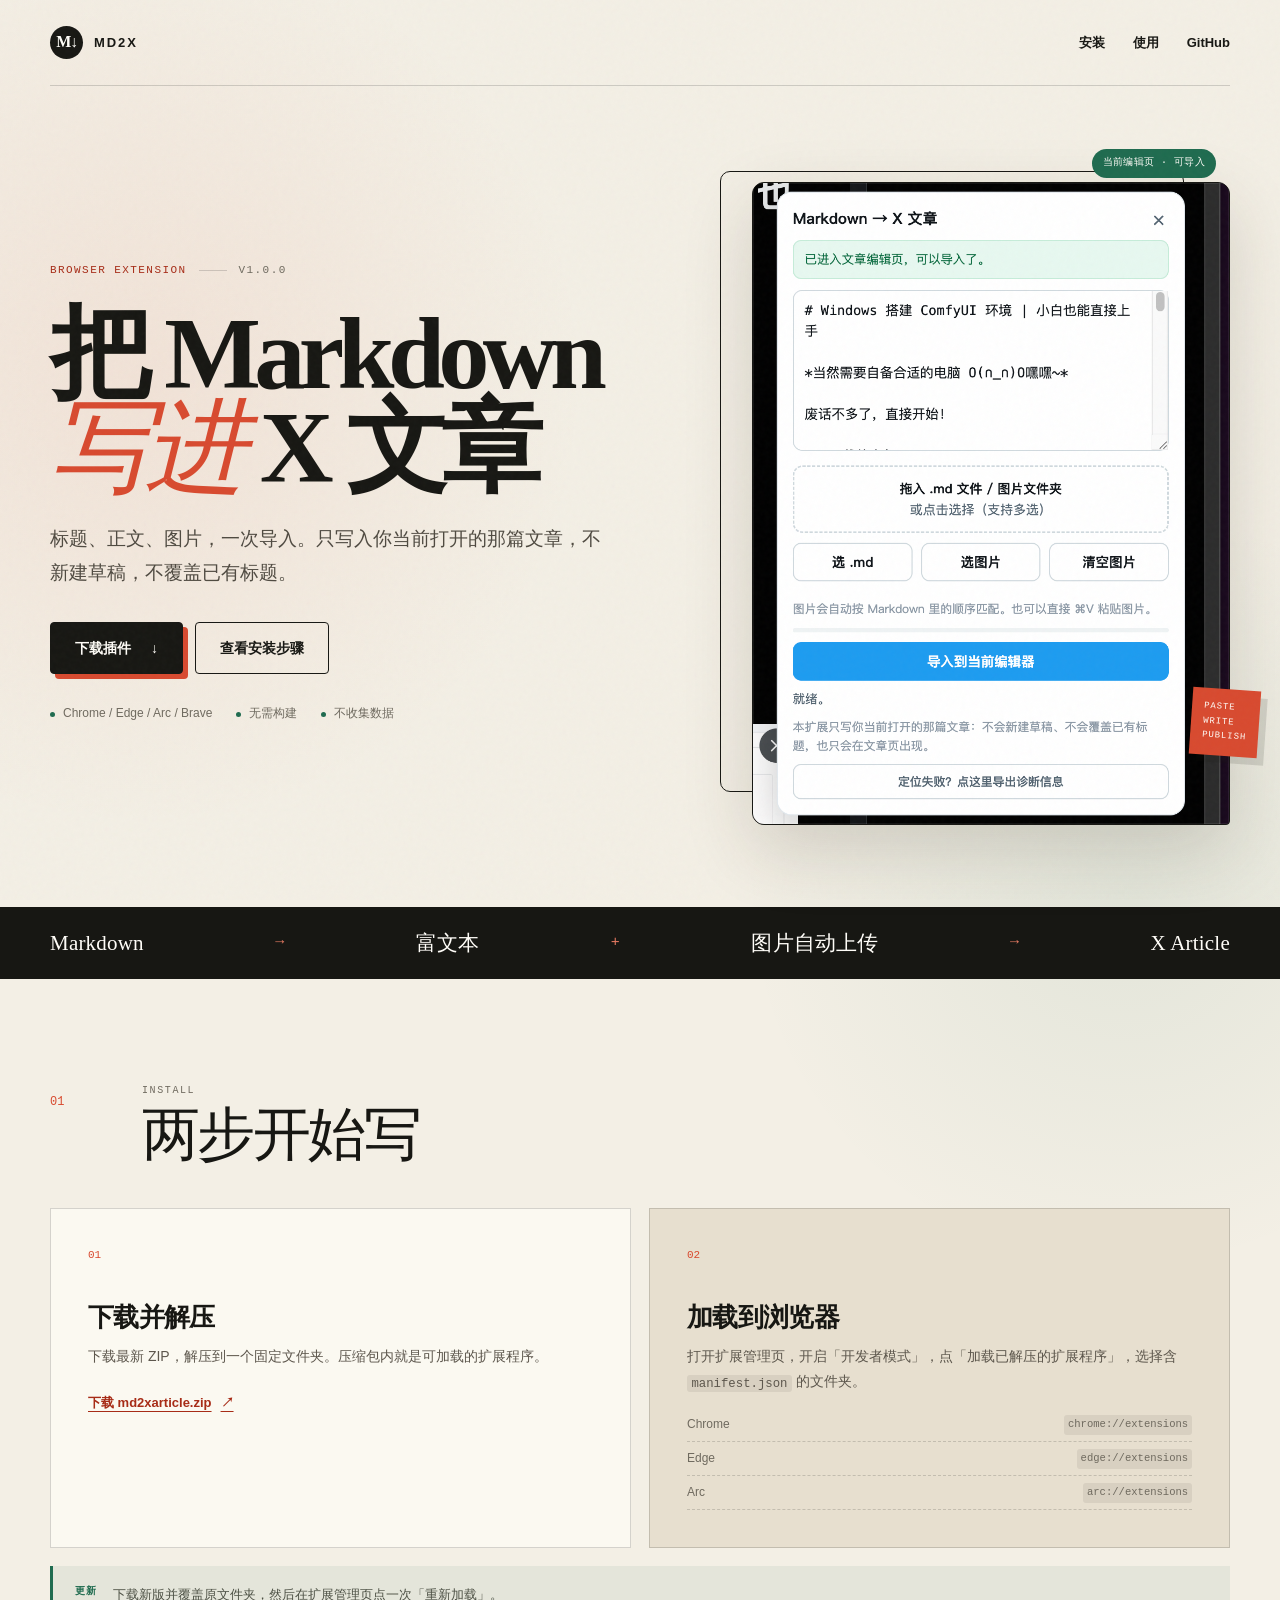
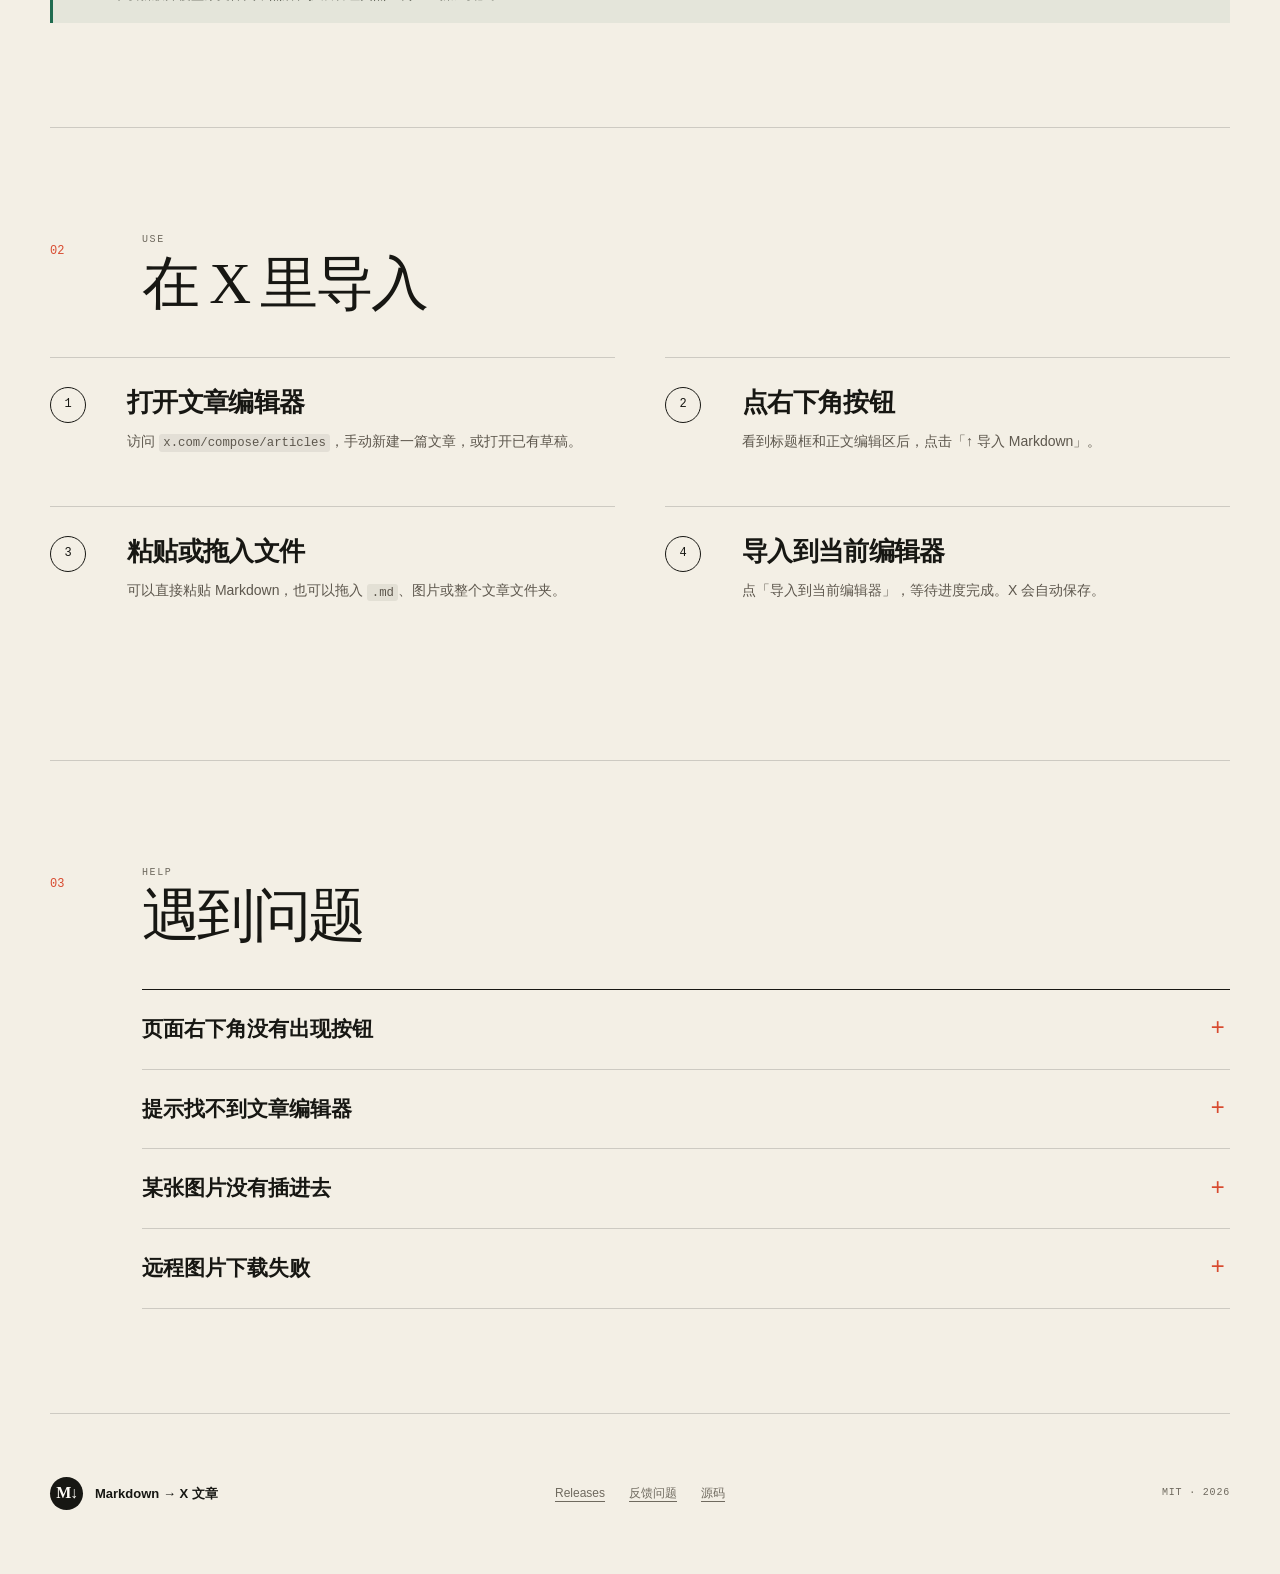
==== docs/index.html @ b0d75a27 "chore: add downloadable builds and landing page" ====
<!doctype html>
<html lang="zh-CN">
  <head>
    <meta charset="UTF-8" />
    <meta name="viewport" content="width=device-width, initial-scale=1.0" />
    <meta
      name="description"
      content="把 Markdown 粘贴进 X 文章编辑器，自动生成富文本并上传图片。"
    />
    <meta name="theme-color" content="#f3efe5" />
    <title>Markdown → X 文章</title>
    <link rel="stylesheet" href="./styles.css" />
  </head>
  <body>
    <div class="grain" aria-hidden="true"></div>

    <header class="site-header shell">
      <a class="brand" href="./" aria-label="Markdown 转 X 文章首页">
        <span class="brand-mark">M↓</span>
        <span>MD2X</span>
      </a>
      <nav class="nav" aria-label="主要导航">
        <a href="#install">安装</a>
        <a href="#use">使用</a>
        <a href="https://github.com/ATQQ/md2xarticle" target="_blank" rel="noreferrer">GitHub</a>
      </nav>
    </header>

    <main>
      <section class="hero shell">
        <div class="hero-copy">
          <div class="eyebrow"><span>Browser extension</span><span>v1.0.0</span></div>
          <h1>把 Markdown<br /><em>写进</em> X 文章</h1>
          <p class="lede">
            标题、正文、图片，一次导入。只写入你当前打开的那篇文章，不新建草稿，不覆盖已有标题。
          </p>
          <div class="actions">
            <a
              class="button button-primary"
              href="https://github.com/ATQQ/md2xarticle/releases/latest/download/md2xarticle.zip"
            >
              下载插件
              <span aria-hidden="true">↓</span>
            </a>
            <a class="button button-ghost" href="#install">查看安装步骤</a>
          </div>
          <ul class="facts" aria-label="插件信息">
            <li>Chrome / Edge / Arc / Brave</li>
            <li>无需构建</li>
            <li>不收集数据</li>
          </ul>
        </div>

        <div class="visual" aria-label="插件界面预览">
          <div class="visual-note">当前编辑页 · 可导入</div>
          <div class="screenshot-frame">
            <img src="./demo.png" alt="Markdown 转 X 文章插件界面，展示 Markdown 粘贴框和导入按钮" />
          </div>
          <div class="stamp" aria-hidden="true">
            <span>PASTE</span>
            <span>WRITE</span>
            <span>PUBLISH</span>
          </div>
        </div>
      </section>

      <section class="strip" aria-label="功能摘要">
        <div class="strip-inner shell">
          <span>Markdown</span>
          <i aria-hidden="true">→</i>
          <span>富文本</span>
          <i aria-hidden="true">+</i>
          <span>图片自动上传</span>
          <i aria-hidden="true">→</i>
          <span>X Article</span>
        </div>
      </section>

      <section class="section shell" id="install">
        <div class="section-heading">
          <span class="section-index">01</span>
          <div>
            <p class="kicker">Install</p>
            <h2>两步开始写</h2>
          </div>
        </div>

        <div class="install-grid">
          <article class="install-card">
            <span class="card-number">01</span>
            <h3>下载并解压</h3>
            <p>下载最新 ZIP，解压到一个固定文件夹。压缩包内就是可加载的扩展程序。</p>
            <a
              class="text-link"
              href="https://github.com/ATQQ/md2xarticle/releases/latest/download/md2xarticle.zip"
            >
              下载 md2xarticle.zip
              <span aria-hidden="true">↗</span>
            </a>
          </article>

          <article class="install-card">
            <span class="card-number">02</span>
            <h3>加载到浏览器</h3>
            <p>打开扩展管理页，开启「开发者模式」，点「加载已解压的扩展程序」，选择含 <code>manifest.json</code> 的文件夹。</p>
            <div class="browser-paths">
              <span>Chrome <code>chrome://extensions</code></span>
              <span>Edge <code>edge://extensions</code></span>
              <span>Arc <code>arc://extensions</code></span>
            </div>
          </article>
        </div>

        <aside class="tip">
          <span class="tip-label">更新</span>
          <p>下载新版并覆盖原文件夹，然后在扩展管理页点一次「重新加载」。</p>
        </aside>
      </section>

      <section class="section shell" id="use">
        <div class="section-heading">
          <span class="section-index">02</span>
          <div>
            <p class="kicker">Use</p>
            <h2>在 X 里导入</h2>
          </div>
        </div>

        <ol class="steps">
          <li>
            <span class="step-number">1</span>
            <div>
              <h3>打开文章编辑器</h3>
              <p>访问 <code>x.com/compose/articles</code>，手动新建一篇文章，或打开已有草稿。</p>
            </div>
          </li>
          <li>
            <span class="step-number">2</span>
            <div>
              <h3>点右下角按钮</h3>
              <p>看到标题框和正文编辑区后，点击「↑ 导入 Markdown」。</p>
            </div>
          </li>
          <li>
            <span class="step-number">3</span>
            <div>
              <h3>粘贴或拖入文件</h3>
              <p>可以直接粘贴 Markdown，也可以拖入 <code>.md</code>、图片或整个文章文件夹。</p>
            </div>
          </li>
          <li>
            <span class="step-number">4</span>
            <div>
              <h3>导入到当前编辑器</h3>
              <p>点「导入到当前编辑器」，等待进度完成。X 会自动保存。</p>
            </div>
          </li>
        </ol>
      </section>

      <section class="section shell faq" id="faq">
        <div class="section-heading">
          <span class="section-index">03</span>
          <div>
            <p class="kicker">Help</p>
            <h2>遇到问题</h2>
          </div>
        </div>

        <div class="faq-list">
          <details>
            <summary>页面右下角没有出现按钮</summary>
            <p>按钮只会出现在 X 的文章页面。先访问 <code>x.com/compose/articles</code>，进入文章列表或编辑页。</p>
          </details>
          <details>
            <summary>提示找不到文章编辑器</summary>
            <p>先在 X 里手动新建一篇文章，看到标题框和正文输入区后，再点插件按钮。</p>
          </details>
          <details>
            <summary>某张图片没有插进去</summary>
            <p>检查图片是否过大或格式异常。插件会重试，重新导入一次通常可以解决。</p>
          </details>
          <details>
            <summary>远程图片下载失败</summary>
            <p>部分图床有防盗链限制。把图片下载到本地，再和 Markdown 一起拖进面板即可。</p>
          </details>
        </div>
      </section>
    </main>

    <footer class="site-footer shell">
      <div>
        <span class="brand-mark">M↓</span>
        <p>Markdown → X 文章</p>
      </div>
      <div class="footer-links">
        <a href="https://github.com/ATQQ/md2xarticle/releases" target="_blank" rel="noreferrer">Releases</a>
        <a href="https://github.com/ATQQ/md2xarticle/issues" target="_blank" rel="noreferrer">反馈问题</a>
        <a href="https://github.com/ATQQ/md2xarticle" target="_blank" rel="noreferrer">源码</a>
      </div>
      <p class="copyright">MIT · 2026</p>
    </footer>
  </body>
</html>
---- docs/styles.css ----
:root {
  --paper: #f3efe5;
  --paper-deep: #e7dfcf;
  --ink: #171713;
  --muted: #6f6a5f;
  --line: rgba(23, 23, 19, 0.17);
  --accent: #d84a2f;
  --accent-dark: #a72c17;
  --green: #1f6b4f;
  --white: #fffdf8;
  --display: "Iowan Old Style", "Baskerville", "Songti SC", "STSong", serif;
  --sans: "Avenir Next", "PingFang SC", "Hiragino Sans GB", "Microsoft YaHei", sans-serif;
  --mono: "SFMono-Regular", "Cascadia Code", "Noto Sans Mono CJK SC", monospace;
  --shadow: 0 24px 70px rgba(51, 40, 22, 0.16);
}

* {
  box-sizing: border-box;
}

html {
  scroll-behavior: smooth;
}

body {
  margin: 0;
  color: var(--ink);
  background:
    radial-gradient(circle at 11% 12%, rgba(216, 74, 47, 0.08), transparent 28rem),
    radial-gradient(circle at 88% 28%, rgba(31, 107, 79, 0.08), transparent 24rem),
    var(--paper);
  font-family: var(--sans);
  line-height: 1.65;
  -webkit-font-smoothing: antialiased;
}

a {
  color: inherit;
}

code {
  font-family: var(--mono);
  font-size: 0.88em;
  background: rgba(23, 23, 19, 0.07);
  padding: 0.13em 0.36em;
  border-radius: 3px;
}

.grain {
  position: fixed;
  inset: 0;
  z-index: 20;
  pointer-events: none;
  opacity: 0.22;
  background-image: url("data:image/svg+xml,%3Csvg viewBox='0 0 220 220' xmlns='http://www.w3.org/2000/svg'%3E%3Cfilter id='n'%3E%3CfeTurbulence type='fractalNoise' baseFrequency='.85' numOctaves='4' stitchTiles='stitch'/%3E%3C/filter%3E%3Crect width='100%25' height='100%25' filter='url(%23n)' opacity='.13'/%3E%3C/svg%3E");
}

.shell {
  width: min(1180px, calc(100% - 48px));
  margin-inline: auto;
}

.site-header {
  min-height: 86px;
  display: flex;
  align-items: center;
  justify-content: space-between;
  border-bottom: 1px solid var(--line);
}

.brand {
  display: inline-flex;
  align-items: center;
  gap: 11px;
  text-decoration: none;
  font-size: 13px;
  font-weight: 700;
  letter-spacing: 0.15em;
}

.brand-mark {
  width: 33px;
  height: 33px;
  display: inline-grid;
  place-items: center;
  color: var(--white);
  background: var(--ink);
  border-radius: 50%;
  font-family: var(--display);
  font-size: 16px;
  font-weight: 700;
  letter-spacing: -0.08em;
}

.nav {
  display: flex;
  gap: 28px;
  font-size: 13px;
  font-weight: 600;
}

.nav a {
  text-decoration: none;
  position: relative;
}

.nav a::after {
  content: "";
  position: absolute;
  left: 0;
  right: 100%;
  bottom: -5px;
  height: 1px;
  background: var(--accent);
  transition: right 180ms ease;
}

.nav a:hover::after {
  right: 0;
}

.hero {
  min-height: calc(100vh - 86px);
  display: grid;
  grid-template-columns: 1.05fr 0.95fr;
  gap: clamp(42px, 7vw, 100px);
  align-items: center;
  padding-block: 74px 82px;
}

.hero-copy {
  animation: rise 700ms cubic-bezier(0.2, 0.75, 0.3, 1) both;
}

.eyebrow {
  display: flex;
  align-items: center;
  gap: 12px;
  margin-bottom: 27px;
  color: var(--muted);
  font-family: var(--mono);
  font-size: 11px;
  letter-spacing: 0.13em;
  text-transform: uppercase;
}

.eyebrow span:first-child {
  color: var(--accent-dark);
}

.eyebrow span + span::before {
  content: "";
  display: inline-block;
  width: 28px;
  height: 1px;
  margin-right: 12px;
  vertical-align: middle;
  background: var(--line);
}

h1,
h2,
h3,
p {
  margin-top: 0;
}

h1 {
  margin-bottom: 27px;
  font-family: var(--display);
  font-size: clamp(62px, 8vw, 108px);
  font-weight: 600;
  line-height: 0.92;
  letter-spacing: -0.065em;
}

h1 em {
  color: var(--accent);
  font-weight: 400;
}

.lede {
  max-width: 560px;
  margin-bottom: 32px;
  color: #4f4a41;
  font-size: clamp(16px, 1.8vw, 19px);
  line-height: 1.8;
}

.actions {
  display: flex;
  flex-wrap: wrap;
  gap: 12px;
}

.button {
  min-height: 52px;
  display: inline-flex;
  align-items: center;
  justify-content: center;
  gap: 20px;
  padding: 0 24px;
  border: 1px solid var(--ink);
  border-radius: 4px;
  text-decoration: none;
  font-size: 14px;
  font-weight: 700;
  transition:
    transform 180ms ease,
    box-shadow 180ms ease,
    background 180ms ease;
}

.button:hover {
  transform: translateY(-2px);
}

.button-primary {
  color: var(--white);
  background: var(--ink);
  box-shadow: 5px 5px 0 var(--accent);
}

.button-primary:hover {
  box-shadow: 7px 7px 0 var(--accent);
}

.button-ghost {
  background: transparent;
}

.button-ghost:hover {
  background: var(--white);
}

.facts {
  display: flex;
  flex-wrap: wrap;
  gap: 10px 24px;
  margin: 30px 0 0;
  padding: 0;
  list-style: none;
  color: var(--muted);
  font-size: 12px;
}

.facts li {
  display: flex;
  align-items: center;
  gap: 8px;
}

.facts li::before {
  content: "";
  width: 5px;
  height: 5px;
  border-radius: 50%;
  background: var(--green);
}

.visual {
  position: relative;
  justify-self: end;
  width: min(100%, 500px);
  padding: 22px 0 0 22px;
  animation: rise 800ms 120ms cubic-bezier(0.2, 0.75, 0.3, 1) both;
}

.screenshot-frame {
  position: relative;
  z-index: 2;
  overflow: hidden;
  border: 1px solid var(--ink);
  border-radius: 12px 12px 4px 12px;
  background: #111;
  box-shadow: var(--shadow);
}

.screenshot-frame::before {
  content: "";
  position: absolute;
  inset: 0;
  z-index: 1;
  pointer-events: none;
  box-shadow: inset 0 0 0 1px rgba(255, 255, 255, 0.08);
}

.screenshot-frame img {
  display: block;
  width: 100%;
  height: auto;
}

.visual::before {
  content: "";
  position: absolute;
  inset: 0 36px 44px 0;
  border: 1px solid var(--ink);
  border-radius: 10px;
  transform: translate(-10px, 11px);
}

.visual-note {
  position: absolute;
  top: -11px;
  right: 14px;
  z-index: 4;
  padding: 6px 11px;
  color: var(--white);
  background: var(--green);
  border-radius: 999px;
  font-family: var(--mono);
  font-size: 10px;
  letter-spacing: 0.04em;
}

.stamp {
  position: absolute;
  right: -29px;
  bottom: 70px;
  z-index: 3;
  display: grid;
  gap: 1px;
  padding: 12px;
  color: var(--white);
  background: var(--accent);
  font-family: var(--mono);
  font-size: 9px;
  line-height: 1.5;
  letter-spacing: 0.1em;
  transform: rotate(4deg);
  box-shadow: 7px 7px 0 rgba(23, 23, 19, 0.13);
}

.strip {
  color: var(--white);
  background: var(--ink);
  overflow: hidden;
}

.strip-inner {
  min-height: 72px;
  display: flex;
  align-items: center;
  justify-content: space-between;
  gap: 18px;
  font-family: var(--display);
  font-size: clamp(15px, 1.8vw, 21px);
  letter-spacing: 0.01em;
}

.strip i {
  color: #e67a62;
  font-family: var(--mono);
  font-size: 15px;
  font-style: normal;
}

.section {
  padding-block: 104px;
  border-bottom: 1px solid var(--line);
}

.section-heading {
  display: grid;
  grid-template-columns: 72px 1fr;
  gap: 20px;
  align-items: start;
  margin-bottom: 42px;
}

.section-index {
  padding-top: 10px;
  color: var(--accent);
  font-family: var(--mono);
  font-size: 12px;
}

.kicker {
  margin-bottom: 5px;
  color: var(--muted);
  font-family: var(--mono);
  font-size: 10px;
  letter-spacing: 0.16em;
  text-transform: uppercase;
}

h2 {
  margin-bottom: 0;
  font-family: var(--display);
  font-size: clamp(38px, 5vw, 58px);
  font-weight: 500;
  line-height: 1.05;
  letter-spacing: -0.045em;
}

.install-grid {
  display: grid;
  grid-template-columns: 1fr 1fr;
  gap: 18px;
}

.install-card {
  position: relative;
  min-height: 295px;
  padding: 37px;
  background: rgba(255, 253, 248, 0.65);
  border: 1px solid var(--line);
}

.install-card:nth-child(2) {
  background: var(--paper-deep);
}

.card-number {
  display: block;
  margin-bottom: 38px;
  color: var(--accent);
  font-family: var(--mono);
  font-size: 11px;
}

.install-card h3,
.steps h3 {
  margin-bottom: 11px;
  font-family: var(--display);
  font-size: 26px;
  font-weight: 600;
  line-height: 1.2;
  letter-spacing: -0.025em;
}

.install-card p,
.steps p {
  margin-bottom: 20px;
  color: #5d574d;
  font-size: 14px;
  line-height: 1.8;
}

.text-link {
  display: inline-flex;
  gap: 9px;
  align-items: center;
  color: var(--accent-dark);
  font-size: 13px;
  font-weight: 700;
  text-underline-offset: 4px;
}

.browser-paths {
  display: grid;
  gap: 7px;
  color: var(--muted);
  font-size: 12px;
}

.browser-paths span {
  display: flex;
  justify-content: space-between;
  gap: 14px;
  padding-bottom: 6px;
  border-bottom: 1px dashed var(--line);
}

.tip {
  display: flex;
  gap: 16px;
  align-items: flex-start;
  margin-top: 18px;
  padding: 18px 22px;
  border-left: 3px solid var(--green);
  background: rgba(31, 107, 79, 0.07);
}

.tip p {
  margin: 0;
  color: #4d5145;
  font-size: 13px;
}

.tip-label {
  flex: 0 0 auto;
  color: var(--green);
  font-family: var(--mono);
  font-size: 10px;
  font-weight: 700;
  letter-spacing: 0.12em;
}

.steps {
  display: grid;
  grid-template-columns: 1fr 1fr;
  gap: 0 50px;
  margin: 0;
  padding: 0;
  list-style: none;
}

.steps li {
  display: grid;
  grid-template-columns: 56px 1fr;
  gap: 21px;
  padding: 29px 0 32px;
  border-top: 1px solid var(--line);
}

.step-number {
  width: 36px;
  height: 36px;
  display: grid;
  place-items: center;
  border: 1px solid var(--ink);
  border-radius: 50%;
  font-family: var(--mono);
  font-size: 12px;
}

.faq-list {
  margin-left: 92px;
  border-top: 1px solid var(--ink);
}

details {
  border-bottom: 1px solid var(--line);
}

summary {
  position: relative;
  padding: 22px 48px 22px 0;
  cursor: pointer;
  list-style: none;
  font-family: var(--display);
  font-size: 21px;
  font-weight: 600;
}

summary::-webkit-details-marker {
  display: none;
}

summary::after {
  content: "+";
  position: absolute;
  right: 5px;
  top: 50%;
  transform: translateY(-50%);
  color: var(--accent);
  font-family: var(--mono);
  font-size: 24px;
  font-weight: 400;
}

details[open] summary::after {
  content: "−";
}

details p {
  max-width: 760px;
  margin: 0 0 23px;
  color: #5d574d;
  font-size: 14px;
}

.site-footer {
  min-height: 160px;
  display: grid;
  grid-template-columns: 1fr auto 1fr;
  gap: 24px;
  align-items: center;
}

.site-footer > div:first-child {
  display: flex;
  align-items: center;
  gap: 12px;
}

.site-footer p {
  margin: 0;
  font-size: 13px;
  font-weight: 700;
}

.footer-links {
  display: flex;
  gap: 24px;
  color: var(--muted);
  font-size: 12px;
}

.footer-links a {
  text-underline-offset: 4px;
}

.copyright {
  justify-self: end;
  color: var(--muted);
  font-family: var(--mono);
  font-size: 10px !important;
  font-weight: 400 !important;
  letter-spacing: 0.08em;
}

@keyframes rise {
  from {
    opacity: 0;
    transform: translateY(18px);
  }
  to {
    opacity: 1;
    transform: translateY(0);
  }
}

@media (max-width: 900px) {
  .hero {
    min-height: auto;
    grid-template-columns: 1fr;
    padding-block: 62px 72px;
  }

  .hero-copy {
    max-width: 680px;
  }

  .visual {
    justify-self: center;
    width: min(88%, 480px);
    margin-top: 10px;
  }

  .visual::before {
    inset: 0 20px 32px 0;
  }

  .stamp {
    right: -18px;
  }

  .install-grid,
  .steps {
    grid-template-columns: 1fr;
  }

  .faq-list {
    margin-left: 0;
  }
}

@media (max-width: 620px) {
  .shell {
    width: min(100% - 30px, 1180px);
  }

  .site-header {
    min-height: 72px;
  }

  .nav {
    gap: 16px;
  }

  .nav a:first-child {
    display: none;
  }

  .hero {
    padding-block: 48px 58px;
  }

  h1 {
    font-size: clamp(53px, 18vw, 76px);
  }

  .lede {
    font-size: 15px;
  }

  .button {
    width: 100%;
  }

  .facts {
    gap: 7px 16px;
  }

  .visual {
    width: calc(100% - 12px);
    padding-left: 12px;
  }

  .visual-note {
    right: 6px;
  }

  .stamp {
    display: none;
  }

  .strip-inner {
    min-height: 62px;
    justify-content: flex-start;
    overflow-x: auto;
    white-space: nowrap;
    font-size: 14px;
  }

  .section {
    padding-block: 72px;
  }

  .section-heading {
    grid-template-columns: 40px 1fr;
    margin-bottom: 30px;
  }

  .install-card {
    min-height: 0;
    padding: 27px 24px;
  }

  .card-number {
    margin-bottom: 28px;
  }

  .steps li {
    grid-template-columns: 44px 1fr;
    gap: 13px;
  }

  summary {
    font-size: 18px;
  }

  .site-footer {
    grid-template-columns: 1fr;
    gap: 18px;
    padding-block: 36px;
  }

  .footer-links {
    flex-wrap: wrap;
  }

  .copyright {
    justify-self: start;
  }
}

@media (prefers-reduced-motion: reduce) {
  html {
    scroll-behavior: auto;
  }

  *,
  *::before,
  *::after {
    animation-duration: 0.01ms !important;
    animation-iteration-count: 1 !important;
    transition-duration: 0.01ms !important;
  }
}
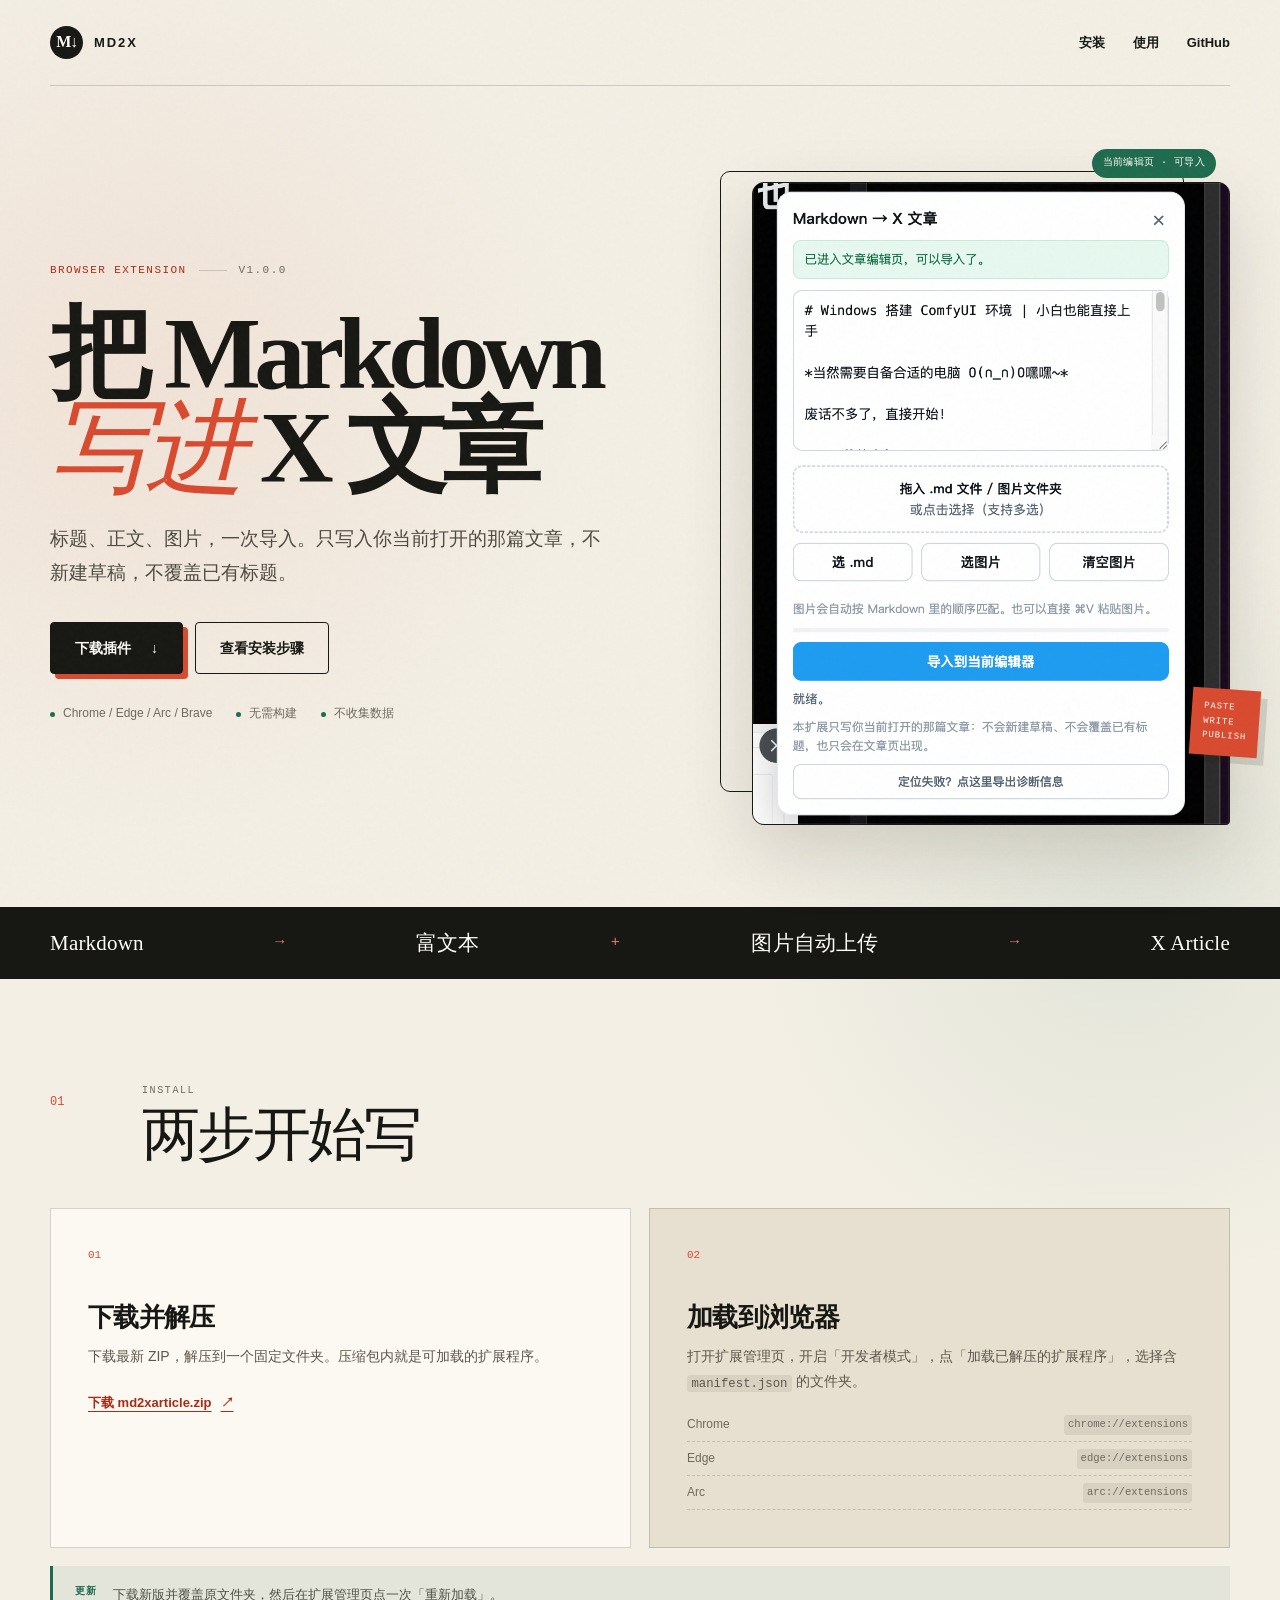
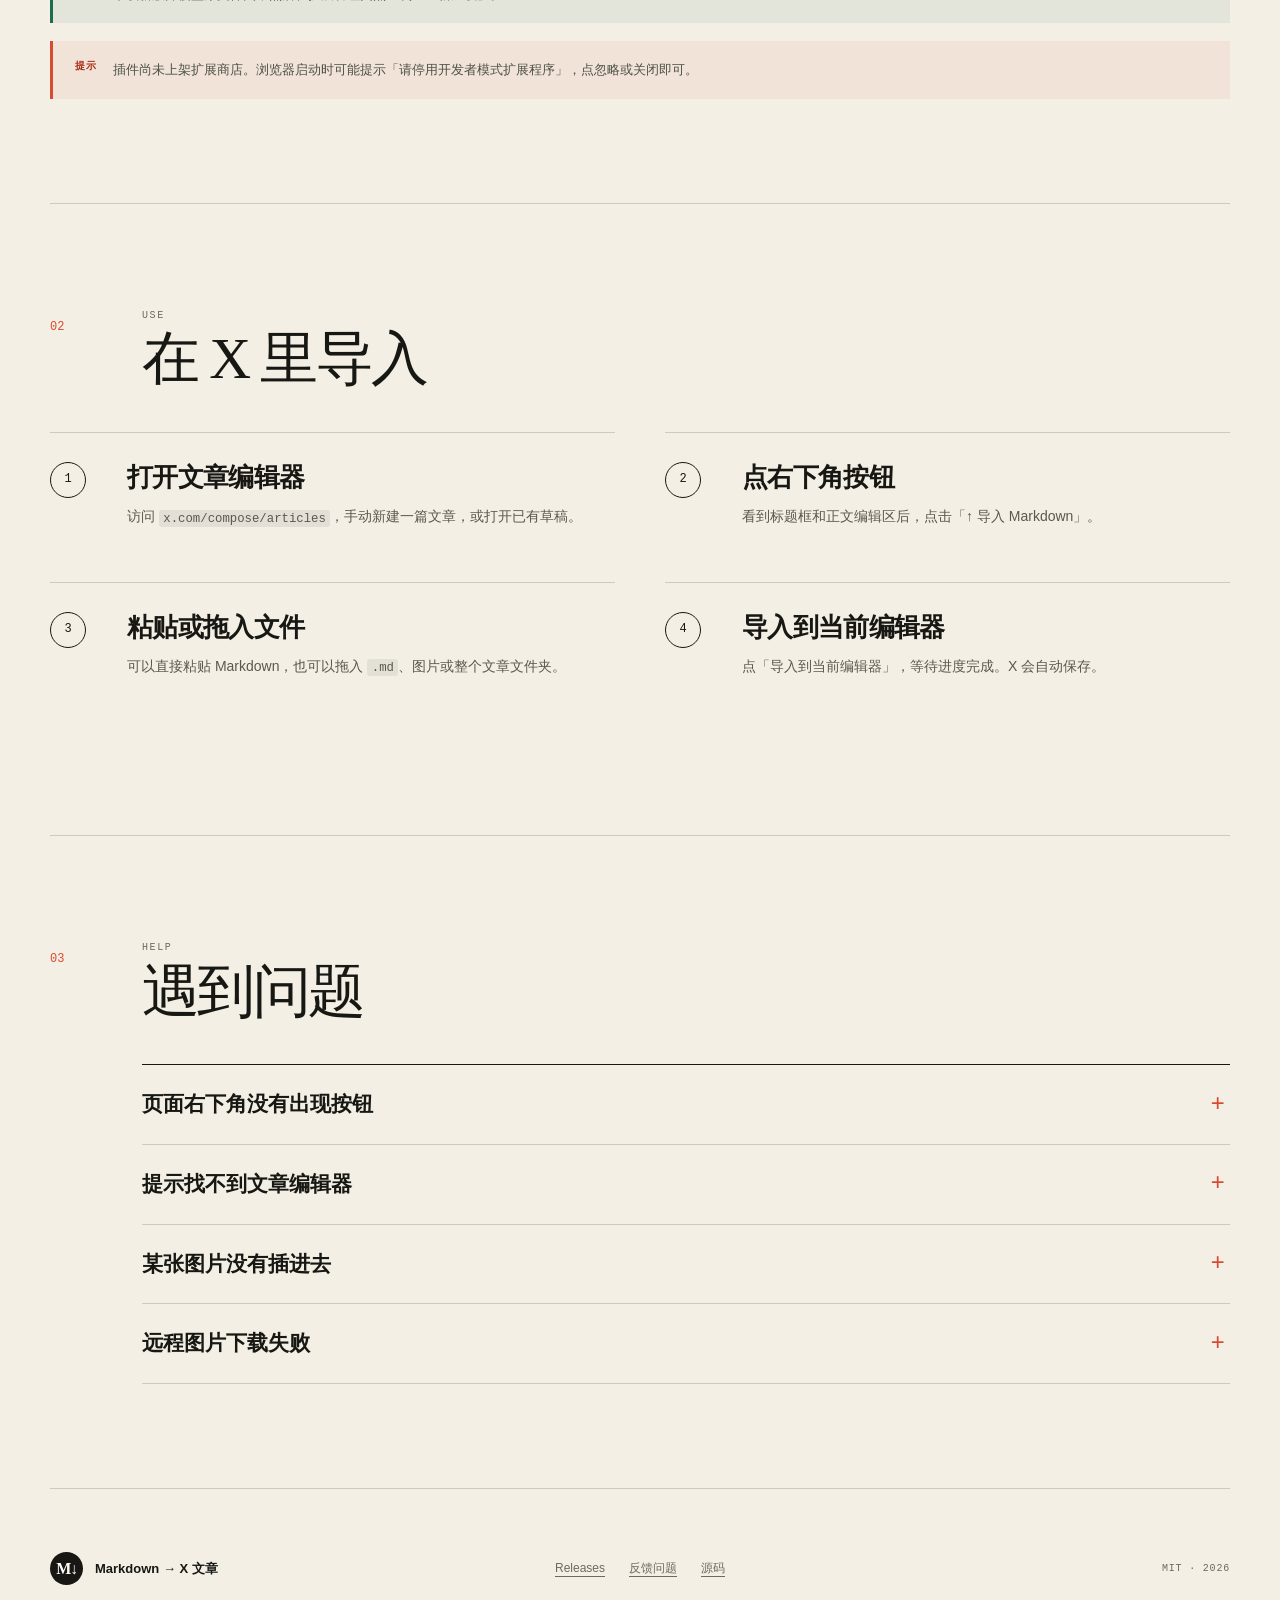
==== commit 96509302: "docs: note developer mode warning" ====
--- a/docs/index.html
+++ b/docs/index.html
@@ -115,6 +115,10 @@
           <span class="tip-label">更新</span>
           <p>下载新版并覆盖原文件夹，然后在扩展管理页点一次「重新加载」。</p>
         </aside>
+        <aside class="tip tip-warning">
+          <span class="tip-label">提示</span>
+          <p>插件尚未上架扩展商店。浏览器启动时可能提示「请停用开发者模式扩展程序」，点忽略或关闭即可。</p>
+        </aside>
       </section>
 
       <section class="section shell" id="use">
--- a/docs/styles.css
+++ b/docs/styles.css
@@ -488,6 +488,15 @@
   letter-spacing: 0.12em;
 }
 
+.tip-warning {
+  border-left-color: var(--accent);
+  background: rgba(216, 74, 47, 0.07);
+}
+
+.tip-warning .tip-label {
+  color: var(--accent-dark);
+}
+
 .steps {
   display: grid;
   grid-template-columns: 1fr 1fr;
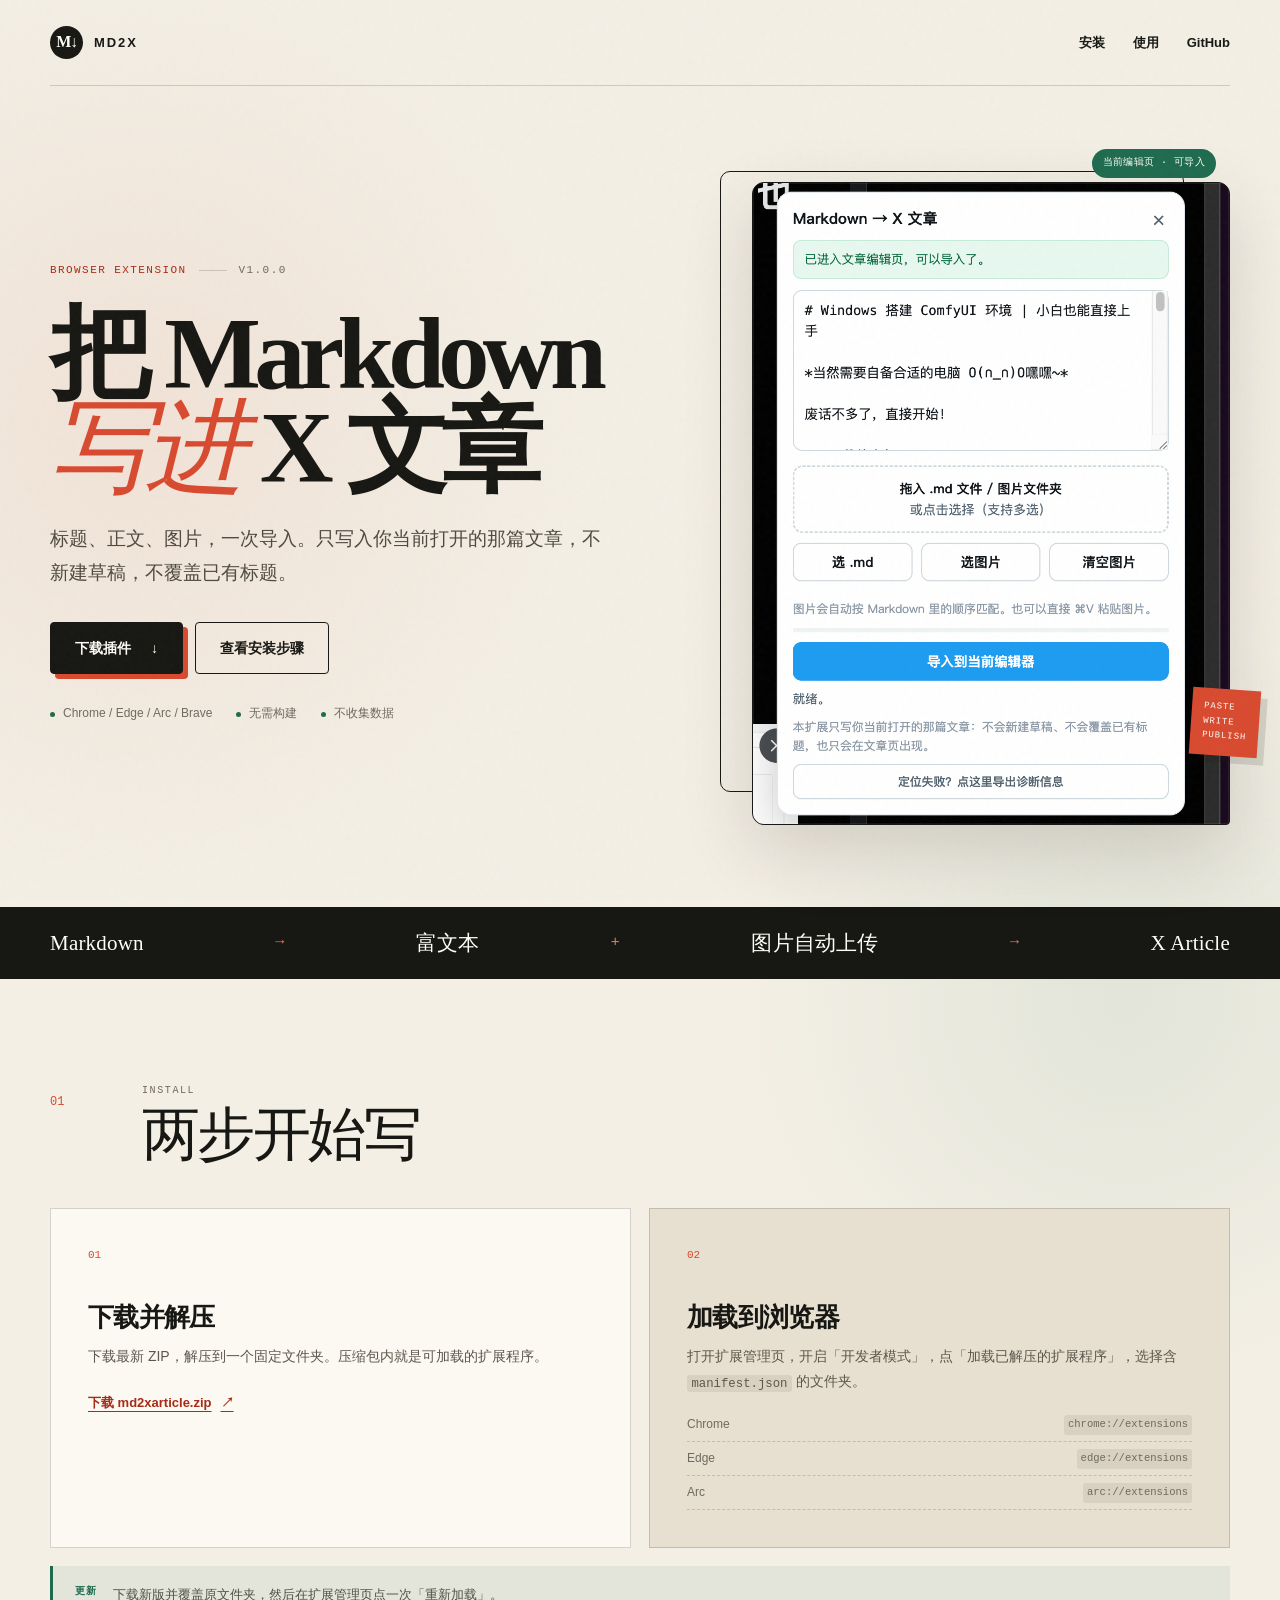
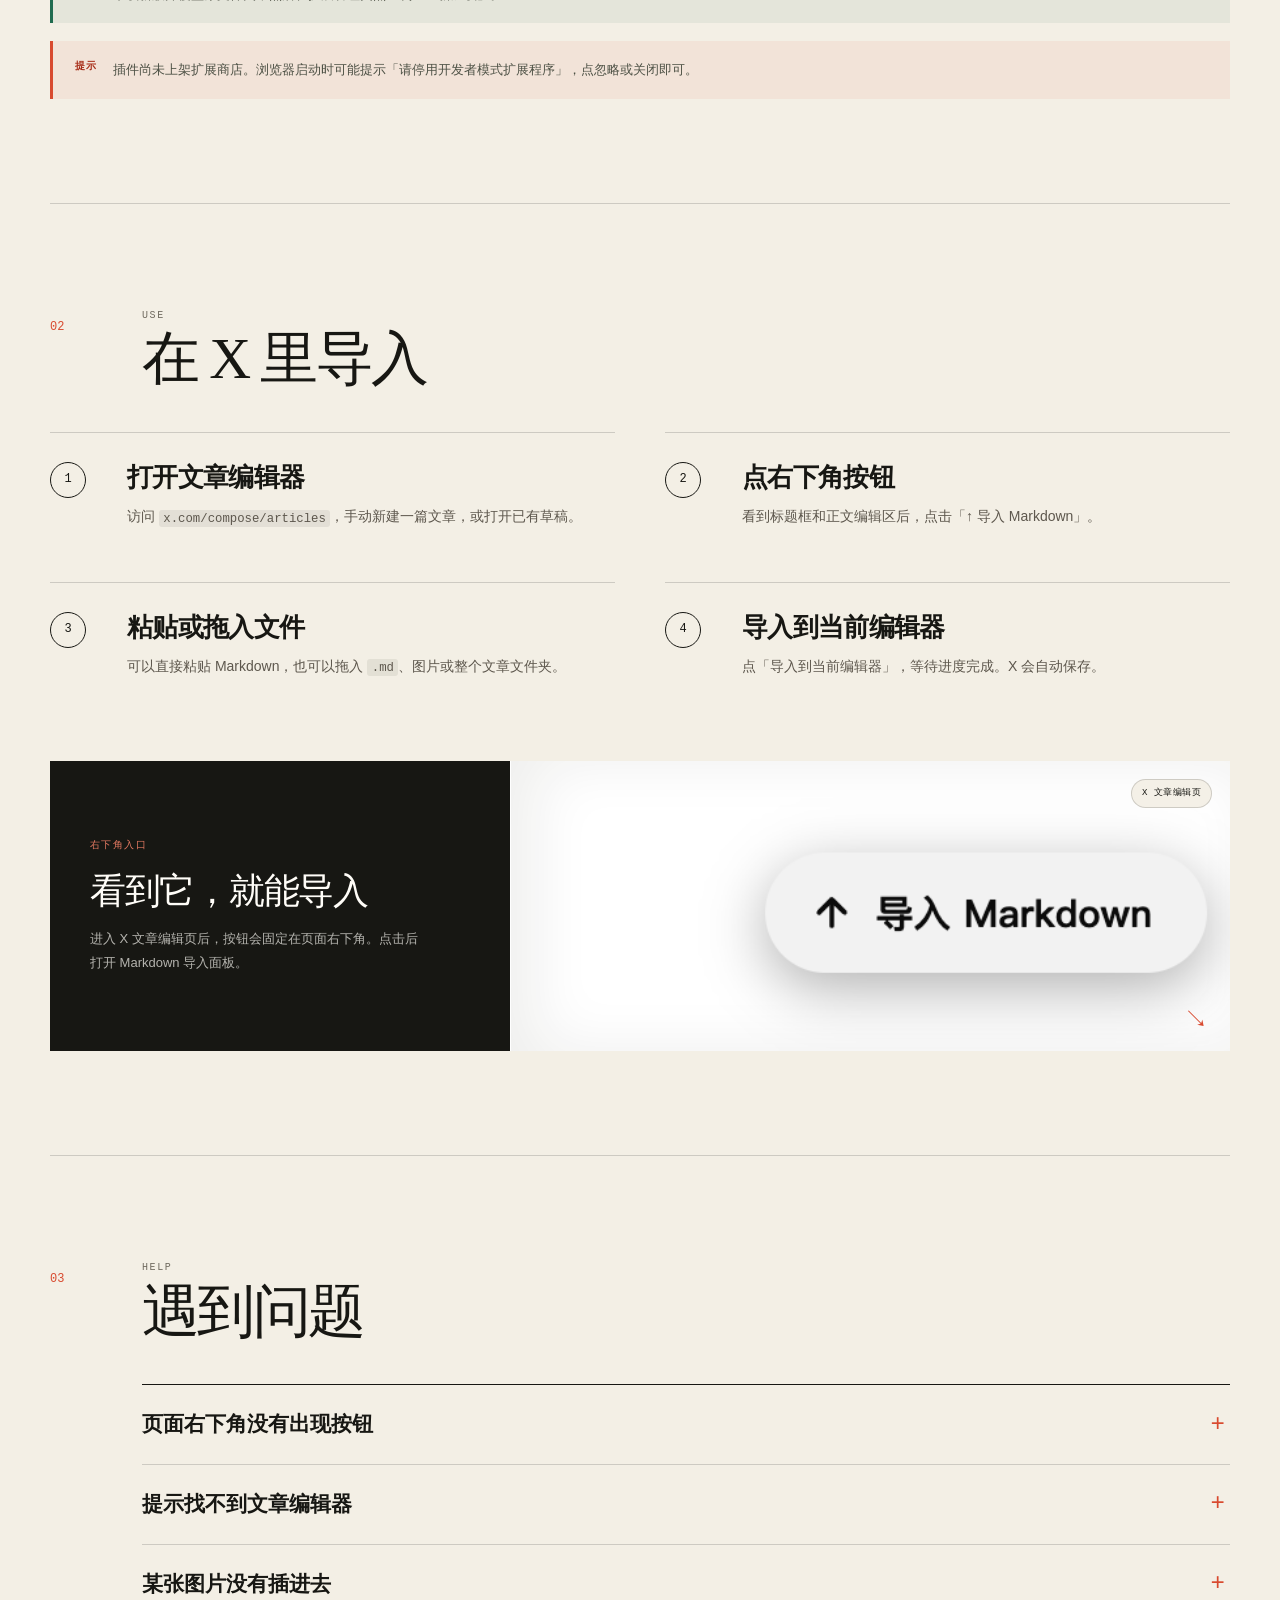
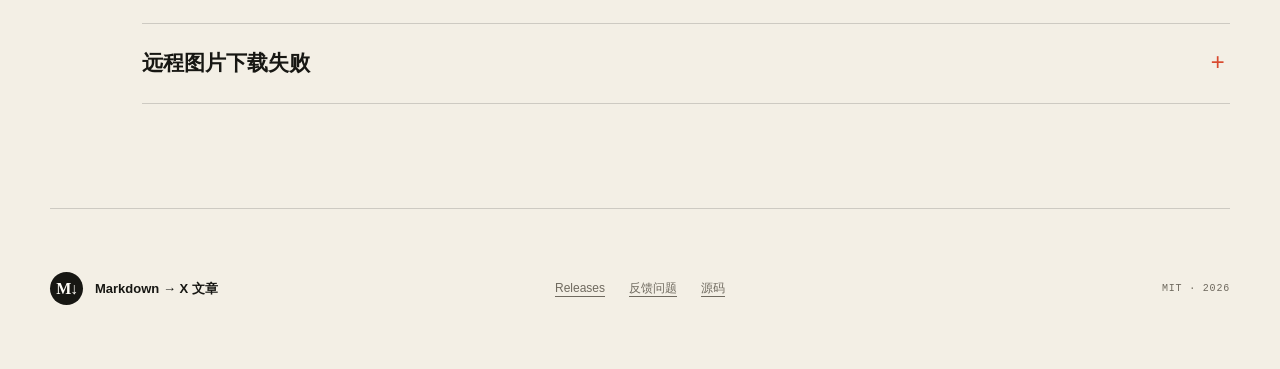
==== commit 1a9c7e11: "docs: add entry button preview" ====
--- a/docs/index.html
+++ b/docs/index.html
@@ -160,6 +160,23 @@
             </div>
           </li>
         </ol>
+
+        <aside class="entry-callout" id="entry">
+          <div class="entry-callout-copy">
+            <span class="entry-label">右下角入口</span>
+            <h3>看到它，就能导入</h3>
+            <p>进入 X 文章编辑页后，按钮会固定在页面右下角。点击后打开 Markdown 导入面板。</p>
+          </div>
+          <div
+            class="entry-demo"
+            role="img"
+            aria-label="插件在 X 文章编辑页右下角显示的导入 Markdown 按钮"
+          >
+            <span class="entry-demo-label">X 文章编辑页</span>
+            <img src="./entry-button.png" alt="" />
+            <span class="entry-demo-corner" aria-hidden="true">↘</span>
+          </div>
+        </aside>
       </section>
 
       <section class="section shell faq" id="faq">
--- a/docs/styles.css
+++ b/docs/styles.css
@@ -525,6 +525,100 @@
   font-size: 12px;
 }
 
+.entry-callout {
+  display: grid;
+  grid-template-columns: minmax(280px, 0.78fr) 1.22fr;
+  min-height: 290px;
+  margin-top: 30px;
+  overflow: hidden;
+  color: var(--white);
+  background: var(--ink);
+}
+
+.entry-callout-copy {
+  display: flex;
+  flex-direction: column;
+  justify-content: center;
+  padding: 40px;
+}
+
+.entry-label {
+  margin-bottom: 17px;
+  color: #e67a62;
+  font-family: var(--mono);
+  font-size: 10px;
+  letter-spacing: 0.14em;
+}
+
+.entry-callout h3 {
+  max-width: 360px;
+  margin-bottom: 14px;
+  font-family: var(--display);
+  font-size: clamp(27px, 3vw, 36px);
+  font-weight: 500;
+  line-height: 1.16;
+  letter-spacing: -0.035em;
+}
+
+.entry-callout p {
+  max-width: 340px;
+  margin: 0;
+  color: rgba(255, 253, 248, 0.68);
+  font-size: 13px;
+  line-height: 1.8;
+}
+
+.entry-demo {
+  position: relative;
+  min-height: 290px;
+  overflow: hidden;
+  background: #fff;
+  border-left: 1px solid rgba(255, 255, 255, 0.14);
+}
+
+.entry-demo::after {
+  content: "";
+  position: absolute;
+  inset: 0;
+  pointer-events: none;
+  box-shadow: inset 24px 0 60px rgba(23, 23, 19, 0.07);
+}
+
+.entry-demo img {
+  position: absolute;
+  top: 50%;
+  left: -8%;
+  width: 116%;
+  max-width: none;
+  transform: translateY(-64%);
+}
+
+.entry-demo-label {
+  position: absolute;
+  top: 18px;
+  right: 18px;
+  z-index: 2;
+  padding: 6px 10px;
+  color: var(--ink);
+  background: rgba(243, 239, 229, 0.9);
+  border: 1px solid var(--line);
+  border-radius: 999px;
+  font-family: var(--mono);
+  font-size: 9px;
+  letter-spacing: 0.05em;
+}
+
+.entry-demo-corner {
+  position: absolute;
+  right: 22px;
+  bottom: 18px;
+  z-index: 2;
+  color: var(--accent);
+  font-family: var(--mono);
+  font-size: 24px;
+  line-height: 1;
+}
+
 .faq-list {
   margin-left: 92px;
   border-top: 1px solid var(--ink);
@@ -652,6 +746,16 @@
     grid-template-columns: 1fr;
   }
 
+  .entry-callout {
+    grid-template-columns: 1fr;
+  }
+
+  .entry-demo {
+    min-height: 260px;
+    border-top: 1px solid rgba(255, 255, 255, 0.14);
+    border-left: 0;
+  }
+
   .faq-list {
     margin-left: 0;
   }
@@ -738,6 +842,19 @@
     gap: 13px;
   }
 
+  .entry-callout-copy {
+    padding: 30px 25px;
+  }
+
+  .entry-demo {
+    min-height: 235px;
+  }
+
+  .entry-demo img {
+    left: -12%;
+    width: 124%;
+  }
+
   summary {
     font-size: 18px;
   }
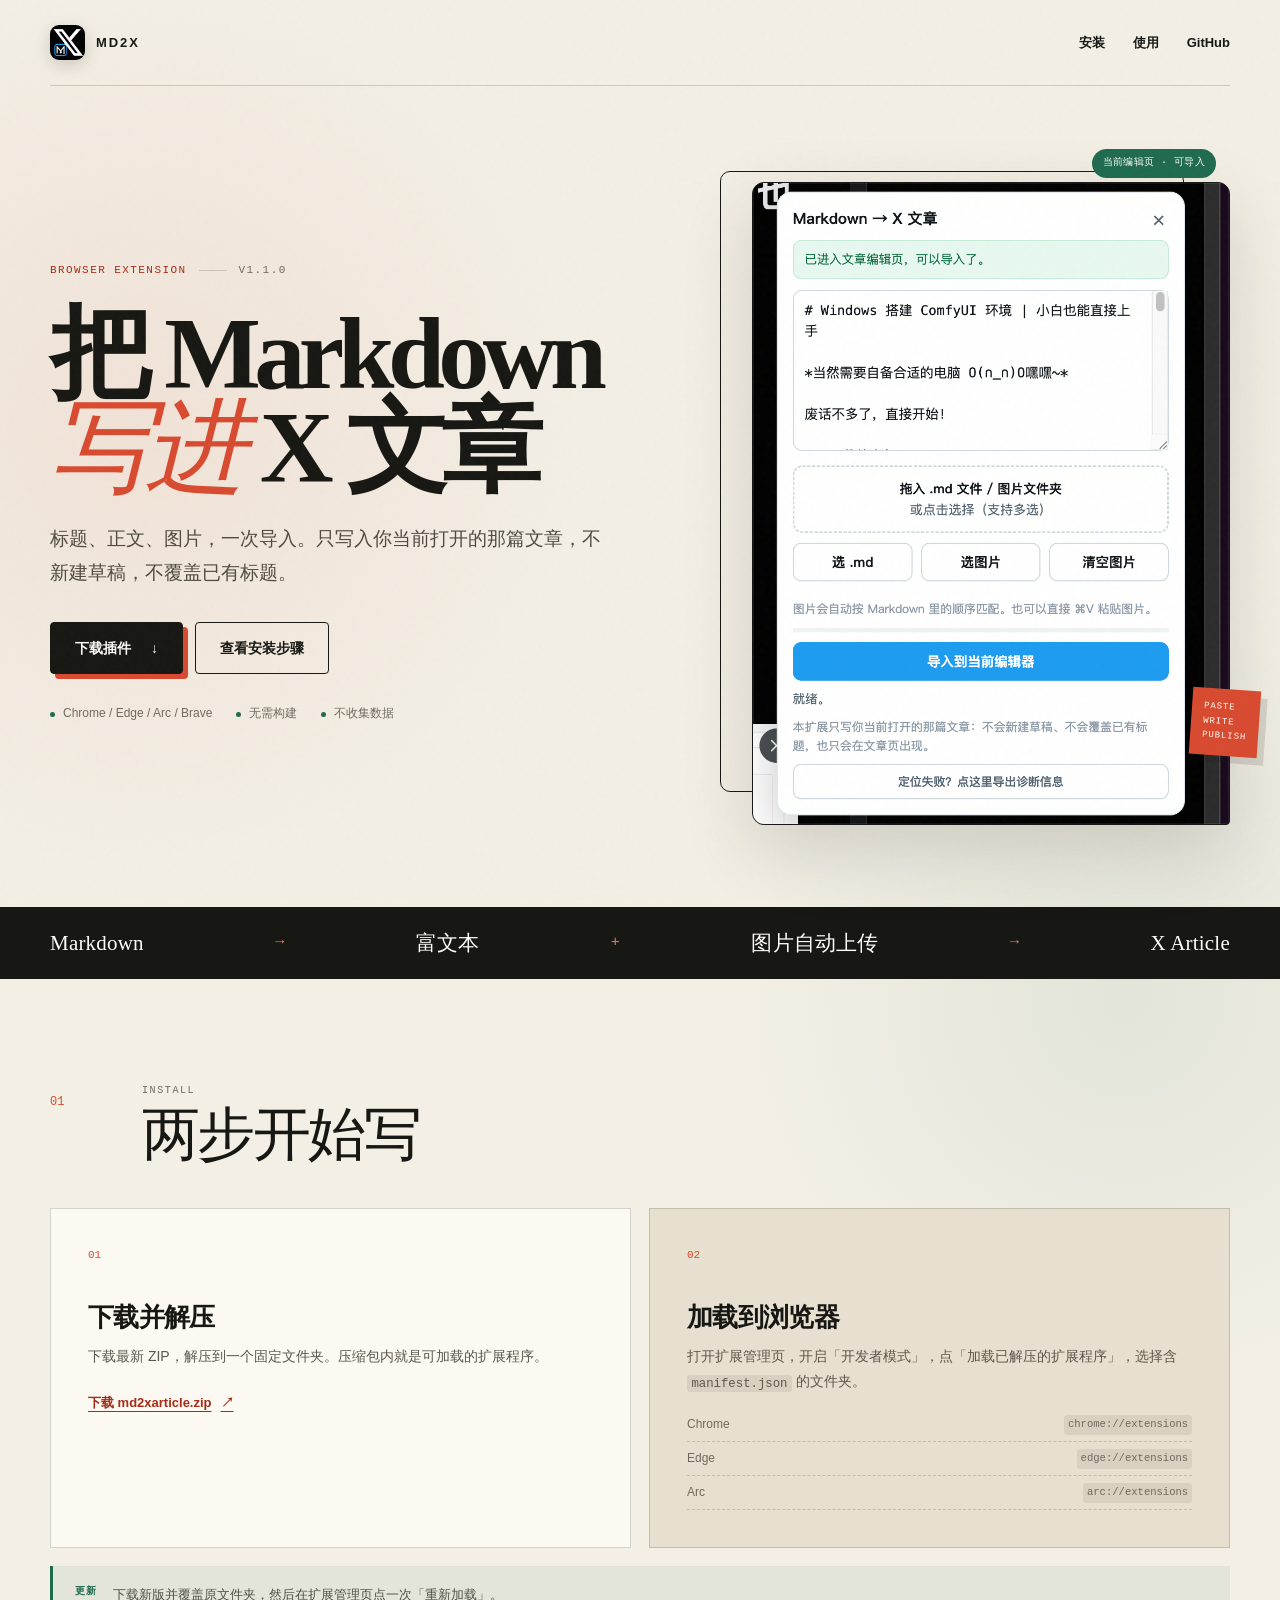
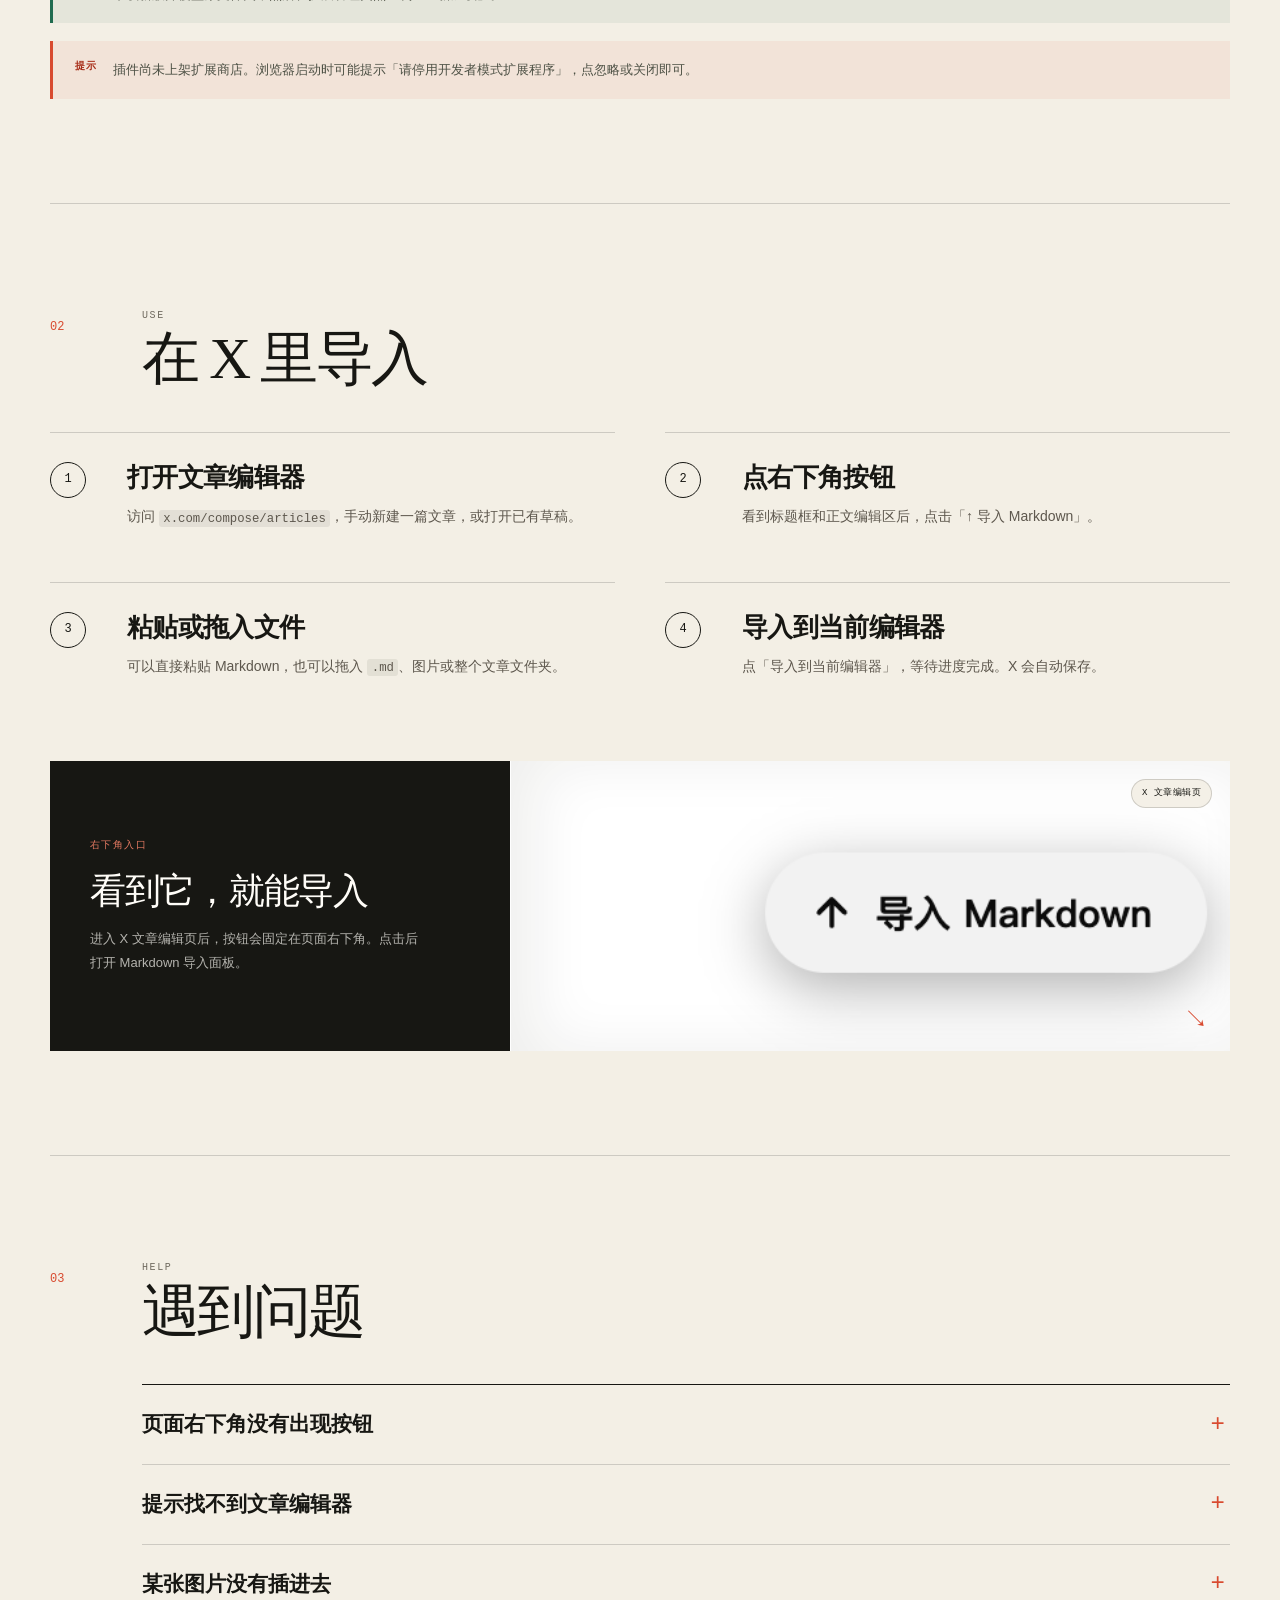
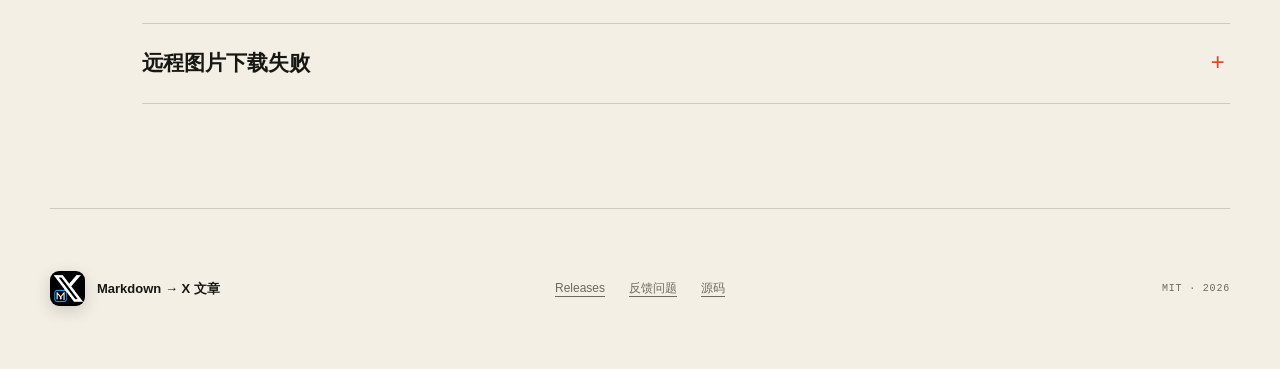
==== commit cf8c2d81: "feat: add extension icon and release v1.1.0" ====
--- a/docs/index.html
+++ b/docs/index.html
@@ -8,7 +8,11 @@
       content="把 Markdown 粘贴进 X 文章编辑器，自动生成富文本并上传图片。"
     />
     <meta name="theme-color" content="#f3efe5" />
+    <meta property="og:image" content="./icon-512.png" />
     <title>Markdown → X 文章</title>
+    <link rel="icon" type="image/png" sizes="32x32" href="./favicon-32.png" />
+    <link rel="icon" type="image/png" sizes="128x128" href="./icon-128.png" />
+    <link rel="apple-touch-icon" href="./icon-512.png" />
     <link rel="stylesheet" href="./styles.css" />
   </head>
   <body>
@@ -16,7 +20,7 @@
 
     <header class="site-header shell">
       <a class="brand" href="./" aria-label="Markdown 转 X 文章首页">
-        <span class="brand-mark">M↓</span>
+        <img class="brand-mark" src="./icon-128.png" alt="" width="35" height="35" />
         <span>MD2X</span>
       </a>
       <nav class="nav" aria-label="主要导航">
@@ -29,7 +33,7 @@
     <main>
       <section class="hero shell">
         <div class="hero-copy">
-          <div class="eyebrow"><span>Browser extension</span><span>v1.0.0</span></div>
+          <div class="eyebrow"><span>Browser extension</span><span>v1.1.0</span></div>
           <h1>把 Markdown<br /><em>写进</em> X 文章</h1>
           <p class="lede">
             标题、正文、图片，一次导入。只写入你当前打开的那篇文章，不新建草稿，不覆盖已有标题。
@@ -211,7 +215,7 @@
 
     <footer class="site-footer shell">
       <div>
-        <span class="brand-mark">M↓</span>
+        <img class="brand-mark" src="./icon-128.png" alt="" width="33" height="33" />
         <p>Markdown → X 文章</p>
       </div>
       <div class="footer-links">
--- a/docs/styles.css
+++ b/docs/styles.css
@@ -79,17 +79,13 @@
 }
 
 .brand-mark {
-  width: 33px;
-  height: 33px;
-  display: inline-grid;
-  place-items: center;
-  color: var(--white);
-  background: var(--ink);
-  border-radius: 50%;
-  font-family: var(--display);
-  font-size: 16px;
-  font-weight: 700;
-  letter-spacing: -0.08em;
+  width: 35px;
+  height: 35px;
+  display: block;
+  flex: none;
+  object-fit: cover;
+  border-radius: 9px;
+  box-shadow: 0 5px 16px rgba(23, 23, 19, 0.16);
 }
 
 .nav {
